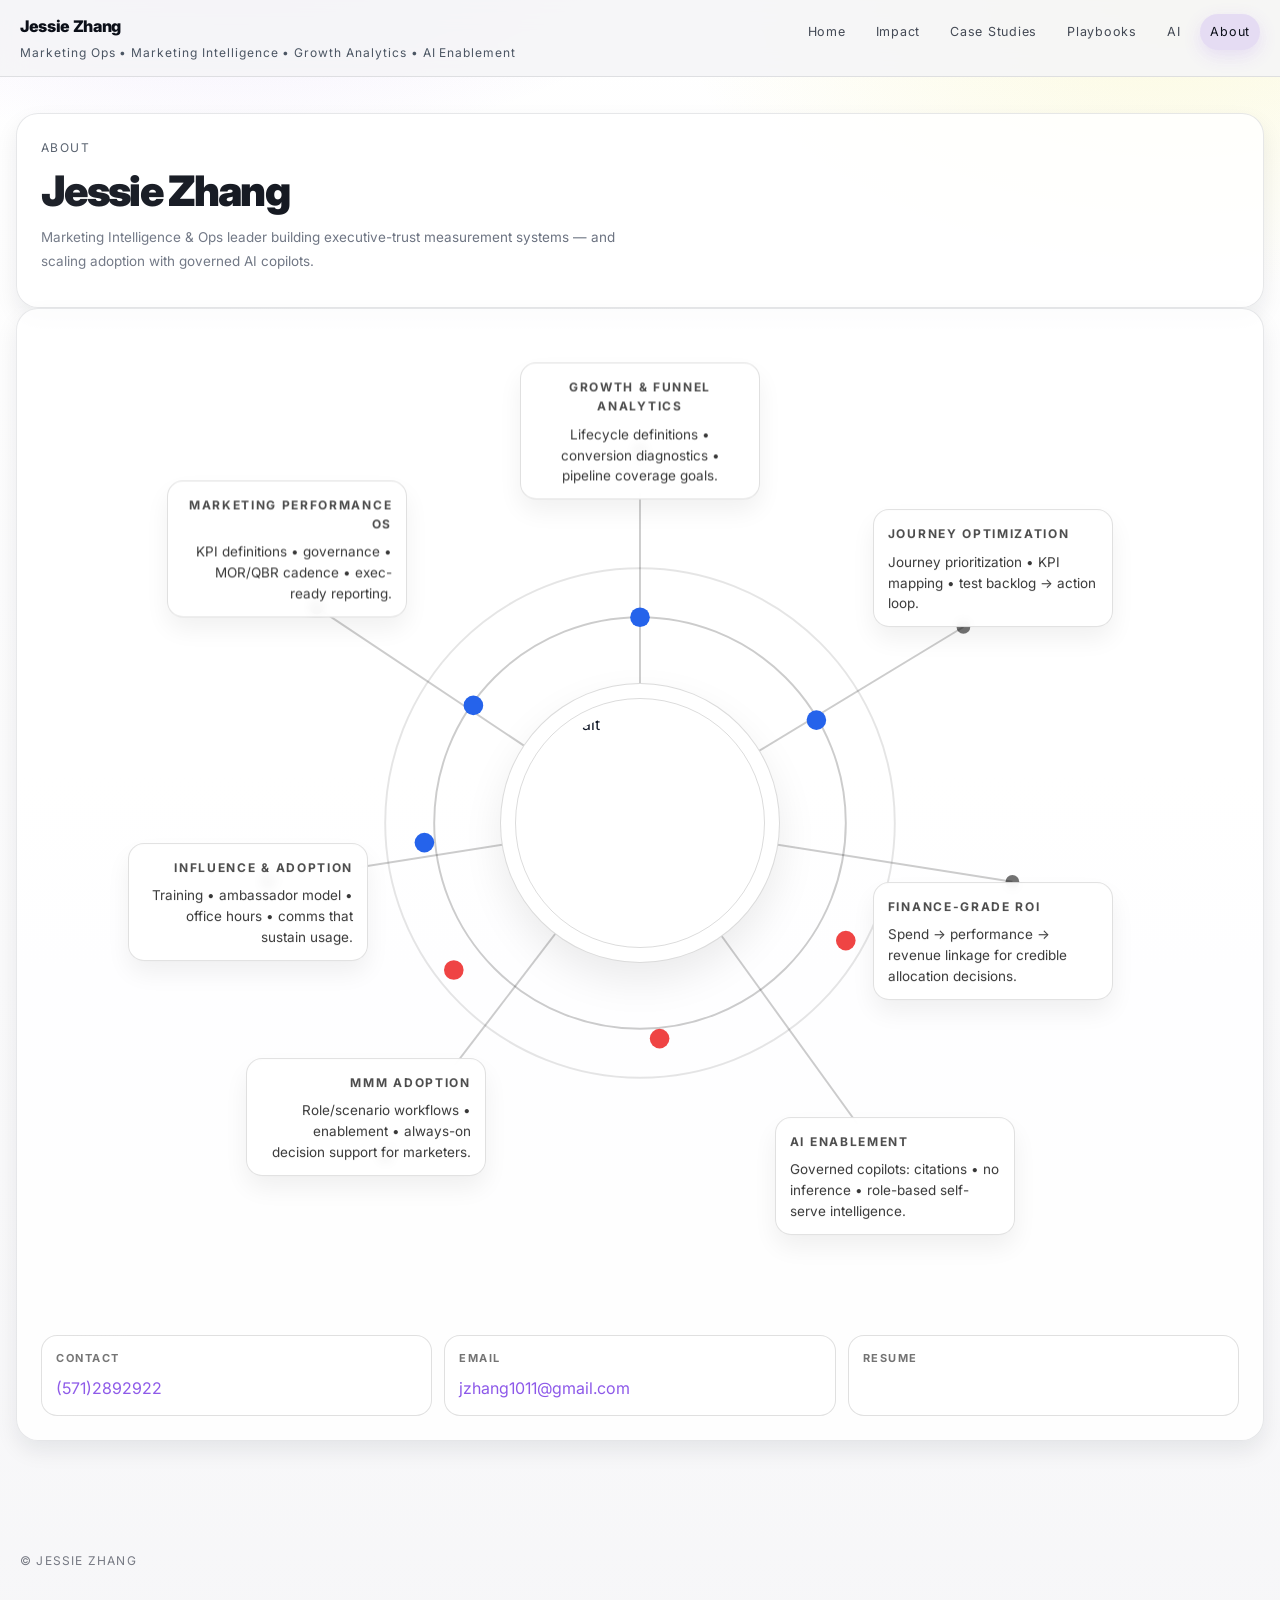
==== about.html @ 61823709 "Add files via upload" ====
<!doctype html>
<html lang="en">
<head>
  <meta charset="utf-8" />
  <meta name="viewport" content="width=device-width, initial-scale=1" />
  <title>About | Jessie Zhang</title>
  <link rel="preconnect" href="https://fonts.googleapis.com">
<link rel="preconnect" href="https://fonts.gstatic.com" crossorigin>
<link href="https://fonts.googleapis.com/css2?family=Fraunces:opsz,wght@9..144,300..900&family=Inter:wght@300..900&display=swap" rel="stylesheet">
  <link rel="stylesheet" href="style.css" />
</head>
<body>
  <header class="topbar">
    <nav class="nav">
      <div class="brand">
        <div class="name">Jessie Zhang</div>
        <div class="tag">Marketing Ops • Marketing Intelligence • Growth Analytics • AI Enablement</div>
      </div>
      <div class="links">
        <a href="index.html">Home</a>
        <a href="impact.html">Impact</a>
        <a href="case-studies.html">Case Studies</a>
        <a href="playbooks.html">Playbooks</a>
        <a href="ai.html">AI</a>
        <a class="active" href="about.html">About</a>
      </div>
    </nav>
  </header>

  <main class="container">
    <section class="card">
      <div class="kicker">About</div>
      <h1>Jessie Zhang</h1>
      <p class="small">
        Marketing Intelligence & Ops leader building executive-trust measurement systems — and scaling adoption with governed AI copilots.
      </p>
    </section>

    <section class="radial card" ="margin-top:14px">
      <div class="radial-wrap">
        <!-- Crisp lines using SVG -->
        <svg class="radial-svg" viewBox="0 0 1000 1000" aria-hidden="true">
          <!-- rings -->
          <circle cx="500" cy="500" r="210" fill="none" stroke="rgba(0,0,0,.20)" stroke-width="2"/>
          <circle cx="500" cy="500" r="260" fill="none" stroke="rgba(0,0,0,.10)" stroke-width="2"/>

          <!-- spokes -->
          <line x1="500" y1="500" x2="170" y2="280" stroke="rgba(0,0,0,.20)" stroke-width="2"/>
          <line x1="500" y1="500" x2="500" y2="120" stroke="rgba(0,0,0,.20)" stroke-width="2"/>
          <line x1="500" y1="500" x2="830" y2="300" stroke="rgba(0,0,0,.20)" stroke-width="2"/>
          <line x1="500" y1="500" x2="880" y2="560" stroke="rgba(0,0,0,.20)" stroke-width="2"/>
          <line x1="500" y1="500" x2="760" y2="860" stroke="rgba(0,0,0,.20)" stroke-width="2"/>
          <line x1="500" y1="500" x2="240" y2="840" stroke="rgba(0,0,0,.20)" stroke-width="2"/>
          <line x1="500" y1="500" x2="120" y2="560" stroke="rgba(0,0,0,.20)" stroke-width="2"/>

          <!-- ring nodes -->
          <circle cx="330" cy="380" r="10" fill="#2563eb"/>
          <circle cx="500" cy="290" r="10" fill="#2563eb"/>
          <circle cx="680" cy="395" r="10" fill="#2563eb"/>
          <circle cx="710" cy="620" r="10" fill="#ef4444"/>
          <circle cx="520" cy="720" r="10" fill="#ef4444"/>
          <circle cx="310" cy="650" r="10" fill="#ef4444"/>
          <circle cx="280" cy="520" r="10" fill="#2563eb"/>

          <!-- end dots -->
          <circle cx="170" cy="280" r="7" fill="rgba(0,0,0,.55)"/>
          <circle cx="500" cy="120" r="7" fill="rgba(0,0,0,.55)"/>
          <circle cx="830" cy="300" r="7" fill="rgba(0,0,0,.55)"/>
          <circle cx="880" cy="560" r="7" fill="rgba(0,0,0,.55)"/>
          <circle cx="760" cy="860" r="7" fill="rgba(0,0,0,.55)"/>
          <circle cx="240" cy="840" r="7" fill="rgba(0,0,0,.55)"/>
          <circle cx="120" cy="560" r="7" fill="rgba(0,0,0,.55)"/>
        </svg>

        <!-- Center portrait -->
        <div class="radial-center">
          <div class="radial-photo">
            <div class="radial-ring"></div>
            <img src="assets/Profile half body.png" alt="Portrait" />
          </div>
        </div>

        <!-- Info blocks -->
      <div class="radial-item r1">
  <div class="radial-title">Marketing Performance OS</div>
  <div class="radial-desc">KPI definitions • governance • MOR/QBR cadence • exec-ready reporting.</div>
</div>

<div class="radial-item r2">
  <div class="radial-title">Growth & Funnel Analytics</div>
  <div class="radial-desc">Lifecycle definitions • conversion diagnostics • pipeline coverage goals.</div>
</div>

<div class="radial-item r3">
  <div class="radial-title">Journey Optimization</div>
  <div class="radial-desc">Journey prioritization • KPI mapping • test backlog → action loop.</div>
</div>

<div class="radial-item r4">
  <div class="radial-title">Finance-grade ROI</div>
  <div class="radial-desc">Spend → performance → revenue linkage for credible allocation decisions.</div>
</div>

<div class="radial-item r5">
  <div class="radial-title">AI Enablement</div>
  <div class="radial-desc">Governed copilots: citations • no inference • role-based self-serve intelligence.</div>
</div>

<div class="radial-item r6">
  <div class="radial-title">MMM Adoption</div>
  <div class="radial-desc">Role/scenario workflows • enablement • always-on decision support for marketers.</div>
</div>

<div class="radial-item r7">
  <div class="radial-title">Influence & Adoption</div>
  <div class="radial-desc">Training • ambassador model • office hours • comms that sustain usage.</div>
</div>


      </div>

      <div class="contact-strip">
        <div class="contact-card">
          <div class="contact-label">Contact</div>
          <a href="https://www.linkedin.com/" target="_blank" rel="noopener">(571)2892922</a>
        </div>
        <div class="contact-card">
          <div class="contact-label">Email</div>
          <a href="mailto:jzhang1011@gmail.com">jzhang1011@gmail.com</a>
        </div>
        <div class="contact-card">
          <div class="contact-label">Resume</div>
          <a href="assets/resume.pdf" target="_blank" rel="noopener"></a>
        </div>
      </div>
    </section>
  </main>

  <footer class="footer">© Jessie Zhang</footer>
</body>
</html>
---- style.css ----
/* ======================================================================
   Jessie Zhang Portfolio — Single Clean style.css
   Theme: Premium Mockup / Modern UI / Clean Tech + optional Madison hero
   ====================================================================== */

/* ---------- Design tokens ---------- */
:root{
  /* Palette */
  --bg: #ffffff;
  --bg2: #F5F5F7;          /* studio light gray */
  --ink: #0b0f18;
  --text: #111827;
  --muted: #4b5563;
  --muted2:#6b7280;
  --line: rgba(17,24,39,.10);
  --line2: rgba(17,24,39,.16);

  --purple: #8D59E9;       /* electric purple */
  --yellow: #EBE021;       /* acid yellow */
  --subcard: #D8E2EC;      /* pale blue-gray */
  --charcoal: #2D2D2D;

  /* Layout */
  --max: 1320px;           /* unified nav + content width */
  --r: 16px;
  --r2: 22px;
  --gutter: 20px;

  /* Shadows (studio lighting) */
  --shadow-sm: 0 10px 22px rgba(15, 23, 42, .08);
  --shadow-md: 0 18px 40px rgba(15, 23, 42, .12);
  --shadow-lg: 0 26px 70px rgba(15, 23, 42, .16);

  /* Type */
  --font-sans: "Inter", ui-sans-serif, system-ui, -apple-system, "Segoe UI", Roboto, Helvetica, Arial;
  --font-serif: "Fraunces", ui-serif, Georgia, "Times New Roman", Times, serif;
}

/* ---------- Base reset ---------- */
*{ box-sizing:border-box; }
html,body{ margin:0; padding:0; }
body{
  font-family: var(--font-sans);
  color: var(--text);
  line-height: 1.6;
  background:
    radial-gradient(900px 520px at 18% -10%, rgba(141,89,233,.18), transparent 60%),
    radial-gradient(900px 520px at 92% 0%, rgba(235,224,33,.14), transparent 56%),
    linear-gradient(180deg, var(--bg) 0%, var(--bg2) 120%);
  -webkit-font-smoothing: antialiased;
  -moz-osx-font-smoothing: grayscale;
}

a{ color: var(--purple); text-decoration:none; }
a:hover{ text-decoration: underline; text-underline-offset: 4px; }

/* ---------- Container ---------- */
.container{
  max-width: var(--max);
  margin: 0 auto;
  padding: 36px 16px 84px;
}
@media (max-width: 640px){
  .container{ padding: 24px 14px 64px; }
}

/* ---------- Top bar / nav ---------- */
.topbar{
  position: sticky;
  top: 0;
  z-index: 30;
  background: rgba(245,245,247,.86);
  backdrop-filter: blur(12px);
  border-bottom: 1px solid var(--line);
}
.nav{
  max-width: var(--max);
  margin: 0 auto;
  padding: 14px var(--gutter);
  display:flex;
  align-items:flex-start;
  justify-content:space-between;
  gap: 14px;
}
.brand{
  display:flex;
  flex-direction:column;
  gap: 3px;
}
.brand .name{
  font-weight: 850;
  letter-spacing: -0.02em;
  font-size: 16px;
  color: var(--ink);
}
.brand .tag{
  font-size: 12px;
  color: var(--muted);
  letter-spacing: .08em;
}
.links{
  display:flex;
  flex-wrap:wrap;
  gap: 10px;
  justify-content:flex-end;
  align-items:flex-start;
}
.links a{
  font-size: 12.5px;
  color: rgba(17,24,39,.78);
  padding: 8px 10px;
  border-radius: 999px;
  letter-spacing: .06em;
}
.links a:hover{
  text-decoration:none;
  background: rgba(141,89,233,.12);
  color: var(--ink);
}
.links a.active{
  background: rgba(141,89,233,.16);
  color: var(--ink);
  box-shadow: 0 6px 18px rgba(141,89,233,.16);
}

/* ---------- Cards ---------- */
.card{
  background: rgba(255,255,255,.82);
  border: 1px solid var(--line);
  border-radius: var(--r2);
  padding: 24px;
  box-shadow: var(--shadow-sm);
  position: relative;
  overflow: hidden;
}

/* subtle “device gloss” */
.card::before{
  content:"";
  position:absolute;
  inset:-1px;
  background: linear-gradient(120deg, rgba(255,255,255,.65), rgba(255,255,255,0) 45%);
  opacity: .14;
  pointer-events:none;
}

@media (max-width: 640px){
  .card{ padding: 18px; }
}
.card:hover{
  box-shadow: var(--shadow-md);
  transform: translateY(-1px);
  transition: box-shadow .18s ease, transform .18s ease;
}

/* ---------- Typography ---------- */
.kicker{
  font-size: 12px;
  color: var(--muted);
  letter-spacing: .12em;
  text-transform: uppercase;
}
h1{
  font-size: 42px;
  line-height: 1.12;
  margin: 10px 0 12px;
  letter-spacing: -0.04em;
  font-weight: 900;
  color: var(--ink);
  font-family: var(--font-sans);
}
@media (max-width: 520px){ h1{ font-size: 32px; } }

h2{
  font-size: 22px;
  margin: 0 0 12px;
  letter-spacing: -0.01em;
  font-weight: 850;
  color: var(--ink);
  font-family: var(--font-sans);
}
h3{
  font-size: 14px;
  margin: 0 0 8px;
  letter-spacing: .08em;
  text-transform: uppercase;
  font-weight: 800;
  color: var(--charcoal);
}
p{
  margin: 10px 0;
  max-width: 68ch;
  color: rgba(17,24,39,.92);
  font-size: 15.5px;
  line-height: 1.75;
}
.small{
  font-size: 13.5px;
  color: var(--muted2);
}
hr{
  border:none;
  border-top: 1px solid var(--line);
  margin: 16px 0;
}

/* ---------- Layout helpers ---------- */
.sectionTitle{
  display:flex;
  align-items:baseline;
  justify-content:space-between;
  gap: 10px;
  margin: 38px 0 14px;
}
.sectionTitle .hint{
  color: var(--muted2);
  font-size: 12px;
  letter-spacing: .10em;
  text-transform: uppercase;
}

.grid{
  display:grid;
  grid-template-columns: repeat(3, 1fr);
  gap: 14px;
}
@media (max-width: 980px){ .grid{ grid-template-columns: repeat(2, 1fr); } }
@media (max-width: 640px){ .grid{ grid-template-columns: 1fr; } }

.pillars{
  display:grid;
  grid-template-columns: repeat(2, 1fr);
  gap: 14px;
}
@media (max-width: 720px){ .pillars{ grid-template-columns: 1fr; } }

/* ---------- Chips / tags ---------- */
.badges{
  display:flex;
  flex-wrap:wrap;
  gap: 8px;
  margin-top: 10px;
}
.chip{
  display:inline-flex;
  align-items:center;
  gap: 6px;
  padding: 7px 11px;
  border-radius: 999px;
  border: 1px solid rgba(17,24,39,.10);
  background: rgba(216,226,236,.42);
  color: rgba(45,45,45,.92);
  font-size: 11.5px;
  letter-spacing: .06em;
  cursor: pointer;
  user-select:none;
}
.chip.static{ cursor: default; }
.chip[aria-pressed="true"]{
  background: rgba(141,89,233,.16);
  border-color: rgba(141,89,233,.30);
  color: var(--ink);
}
.chip.highlight{
  background: rgba(235,224,33,.55);
  border-color: rgba(235,224,33,.75);
  color: #121212;
}

/* ---------- Buttons ---------- */
.btnrow{
  display:flex;
  gap: 10px;
  flex-wrap:wrap;
  margin-top: 14px;
}
.btn{
  display:inline-flex;
  align-items:center;
  gap: 8px;
  padding: 10px 12px;
  border-radius: 14px;
  border: 1px solid rgba(141,89,233,.22);
  background: linear-gradient(180deg, rgba(141,89,233,.14), rgba(141,89,233,.08));
  color: var(--ink);
  font-size: 13px;
  font-weight: 800;
  letter-spacing: .04em;
}
.btn:hover{
  text-decoration:none;
  background: linear-gradient(180deg, rgba(141,89,233,.22), rgba(141,89,233,.12));
  box-shadow: 0 14px 35px rgba(141,89,233,.18);
}
.btn.secondary{
  border-color: rgba(17,24,39,.14);
  background: rgba(255,255,255,.70);
  color: rgba(17,24,39,.92);
}
.btn.secondary:hover{
  background: rgba(255,255,255,.92);
  box-shadow: var(--shadow-sm);
}
/* Optional button variants used on Home (Madison hero) */
.btn.primary{
  background: #0b0f18;
  border-color: #0b0f18;
  color: #fff;
}
.btn.primary:hover{ background:#121829; }
.btn.ghost{
  background: rgba(255,255,255,.75);
  border: 1px solid rgba(0,0,0,.12);
  color: #0b0f18;
}
.btn.ghost:hover{ background: rgba(255,255,255,.95); }

/* ---------- Lists ---------- */
.list{ margin: 0; padding-left: 18px; }
.list li{ margin: 8px 0; color: rgba(17,24,39,.92); font-size: 15px; }

/* ---------- Footer ---------- */
.footer{
  max-width: var(--max);
  margin: 0 auto;
  padding: 26px var(--gutter) 44px;
  color: rgba(17,24,39,.56);
  font-size: 12px;
  letter-spacing: .10em;
  text-transform: uppercase;
}

/* ======================================================================
   Page / feature styles
   ====================================================================== */

/* ---------- Dark mode emphasis (optional) ---------- */
body.dark{
  background: radial-gradient(900px 520px at 20% -10%, rgba(141,89,233,.28), transparent 55%),
              radial-gradient(900px 520px at 92% 0%, rgba(235,224,33,.18), transparent 55%),
              #000000;
  color: #ffffff;
}
body.dark .topbar{ background: rgba(0,0,0,.70); border-bottom-color: rgba(255,255,255,.12); }
body.dark .brand .name, body.dark h1, body.dark h2{ color:#ffffff; }
body.dark .brand .tag, body.dark .kicker, body.dark .small, body.dark .sectionTitle .hint{ color: rgba(255,255,255,.72); }
body.dark a{ color: rgba(235,224,33,.95); }
body.dark .links a{ color: rgba(255,255,255,.78); }
body.dark .links a.active{ background: rgba(235,224,33,.16); box-shadow:none; color:#fff; }
body.dark .card{
  background: rgba(255,255,255,.05);
  border-color: rgba(255,255,255,.14);
  box-shadow: 0 18px 40px rgba(0,0,0,.40);
}
body.dark .card::before{ opacity: .10; }
body.dark .chip{ background: rgba(255,255,255,.06); border-color: rgba(255,255,255,.14); color: rgba(255,255,255,.84); }
body.dark .chip[aria-pressed="true"]{ background: rgba(235,224,33,.18); border-color: rgba(235,224,33,.35); color:#fff; }
body.dark .btn{
  border-color: rgba(235,224,33,.35);
  background: rgba(235,224,33,.16);
  color: #fff;
}
body.dark hr{ border-top-color: rgba(255,255,255,.12); }

/* ---------- Case Studies: right-side pattern + width ---------- */
body.case .container{ max-width: 1320px; }
body.case{ position: relative; }
body.case::after{
  content:"";
  position: fixed;
  top: 0;
  right: 0;
  width: 40vw;
  height: 100vh;
  pointer-events: none;
  z-index: -1;
  background:
    radial-gradient(700px 420px at 20% 20%, rgba(141,89,233,.10), transparent 60%),
    radial-gradient(700px 420px at 60% 70%, rgba(235,224,33,.08), transparent 60%),
    radial-gradient(1px 1px at 10px 10px, rgba(17,24,39,.12) 1px, transparent 0) 0 0 / 22px 22px;
  opacity: .55;
}
@media (max-width: 980px){
  body.case::after{ display:none; }
}

/* ---------- Impact: larger tiles ---------- */
.impact-grid{
  display: grid;
  grid-template-columns: repeat(2, 1fr);
  gap: 18px;
}
@media (max-width: 900px){
  .impact-grid{ grid-template-columns: 1fr; }
}
.impact-card{
  background: rgba(255,255,255,.86);
  border: 1px solid rgba(17,24,39,.10);
  border-radius: 26px;
  padding: 26px;
  box-shadow: 0 22px 60px rgba(0,0,0,.08);
}
.impact-card h3{
  margin: 0;
  font-size: 16px;
  letter-spacing: .02em;
  text-transform: none;
}
.impact-card p{
  margin-top: 12px;
  font-size: 15.5px;
  line-height: 1.7;
  color: rgba(17,24,39,.80);
  max-width: 70ch;
}
.impact-top{
  display:flex;
  align-items:flex-start;
  justify-content:space-between;
  gap: 12px;
}
.impact-proof a{
  display:inline-flex;
  align-items:center;
  padding: 8px 10px;
  border-radius: 999px;
  background: rgba(141,89,233,.12);
  border: 1px solid rgba(141,89,233,.20);
  color: rgba(11,15,24,.92);
  font-size: 12px;
  font-weight: 800;
  letter-spacing: .06em;
  text-decoration:none;
}
.impact-proof a:hover{
  background: rgba(141,89,233,.18);
  text-decoration:none;
}
.impact-rotator{
  display:flex;
  align-items:center;
  justify-content:space-between;
  gap: 12px;
  margin: 16px 0 6px;
}
.impact-rotator__btns{
  display:flex;
  gap: 10px;
  flex-wrap: wrap;
}

/* ---------- AI: two-column section blocks ---------- */
.two-col{
  display: grid;
  grid-template-columns: 1fr 1fr;
  gap: 14px;
  margin-top: 14px;
}
.two-col__card{
  background: rgba(255,255,255,.78);
  border: 1px solid rgba(17,24,39,.10);
  border-radius: 18px;
  padding: 18px;
  box-shadow: 0 14px 34px rgba(0,0,0,.06);
}
.two-col__card h3{ margin-top: 0; }
@media (max-width: 900px){
  .two-col{ grid-template-columns: 1fr; }
}

/* ---------- Logo strip (grid) ---------- */
.logo-strip{
  margin-top: 26px;
  padding: 16px 18px 14px;
  border: 1px solid rgba(17,24,39,.08);
  background: rgba(255,255,255,.55);
  border-radius: 22px;
  box-shadow: 0 14px 34px rgba(0,0,0,.06);
}
.logo-strip__title{
  font-size: 12px;
  letter-spacing: .16em;
  text-transform: uppercase;
  color: rgba(17,24,39,.55);
  font-weight: 900;
  margin-bottom: 10px;
}
.logo-strip__note{
  margin-top: 10px;
  font-size: 11px;
  letter-spacing: .08em;
  color: rgba(17,24,39,.45);
}

.logo-strip__grid{
  display: grid;
  grid-template-columns: repeat(6, 1fr);
  gap: 10px;
  align-items: center;
}
@media (max-width: 980px){
  .logo-strip__grid{ grid-template-columns: repeat(3, 1fr); }
}
@media (max-width: 520px){
  .logo-strip__grid{ grid-template-columns: repeat(2, 1fr); }
}

.logo-item{
  height: 44px;
  display:flex;
  align-items:center;
  justify-content:center;
  padding: 6px 10px;
  border-radius: 14px;
  border: 1px solid rgba(17,24,39,.06);
  background: rgba(255,255,255,.65);
}
.logo-item img{
  height: 24px;        /* fixed height baseline */
  width: auto;
  max-width: 110px;    /* prevents very wide logos from dominating */
  object-fit: contain;
  filter: grayscale(0.35) contrast(1.05) opacity(.9);
}
.logo-item:hover img{
  filter: none;
  opacity: 1;
  transition: filter .18s ease, opacity .18s ease;
}

/* ---------- Logo marquee (moving panel) ---------- */
.logo-marquee{
  position: relative;
  overflow: hidden;
  border-radius: 18px;
  margin-top: 12px;
}
/* soft fade edges */
.logo-marquee::before,
.logo-marquee::after{
  content:"";
  position:absolute;
  top:0; bottom:0;
  width: 56px;
  z-index: 2;
  pointer-events:none;
}
.logo-marquee::before{
  left:0;
  background: linear-gradient(90deg, rgba(255,255,255,.95), rgba(255,255,255,0));
}
.logo-marquee::after{
  right:0;
  background: linear-gradient(270deg, rgba(255,255,255,.95), rgba(255,255,255,0));
}
.logo-track{
  display:flex;
  gap: 12px;
  align-items:center;
  width: max-content;
  padding: 8px 6px;
  animation: logoScroll 24s linear infinite;
}
.logo-marquee:hover .logo-track{
  animation-play-state: paused;
}
/* marquee-only tweaks */
.logo-marquee .logo-item{ min-width: 140px; }
.logo-marquee .logo-item img{ max-height: 22px; }

@keyframes logoScroll{
  from { transform: translateX(0); }
  to   { transform: translateX(-50%); }
}

/* === MacBook (reference-style: thin bezel + silver deck + glow) === */
.macbook.macbook--ref{
  position: relative;
  margin: 18px 0 12px;
  max-width: 980px;
  isolation: isolate;
}

/* Glow aura behind the laptop */
.macbook.macbook--ref::before{
  content:"";
  position:absolute;
  left: 50%;
  top: 32%;
  transform: translate(-50%, -50%);
  width: 120%;
  height: 78%;
  z-index: -1;
  background:
    radial-gradient(520px 260px at 30% 55%, rgba(255,160,120,.40), transparent 65%),
    radial-gradient(520px 260px at 70% 45%, rgba(160,120,255,.42), transparent 65%),
    radial-gradient(560px 320px at 50% 60%, rgba(255,255,255,.22), transparent 70%);
  filter: blur(14px);
  opacity: .95;
}

/* SCREEN / BEZEL */
.macbook.macbook--ref .macbook__screen{
  position: relative;
  border-radius: 18px;
  padding: 10px; /* thin bezel feel */
  background: linear-gradient(180deg, #0a0f1a, #0b1220);
  border: 1px solid rgba(255,255,255,.08);
  box-shadow:
    0 26px 70px rgba(0,0,0,.22),
    inset 0 1px 0 rgba(255,255,255,.08);
  overflow: hidden;
}

/* inner bezel line */
.macbook.macbook--ref .macbook__screen::before{
  content:"";
  position:absolute;
  inset: 7px;
  border-radius: 14px;
  border: 1px solid rgba(255,255,255,.10);
  pointer-events:none;
}

/* subtle glass reflection */
.macbook.macbook--ref .macbook__screen::after{
  content:"";
  position:absolute;
  inset:0;
  border-radius: 18px;
  background:
    radial-gradient(680px 240px at 22% 8%, rgba(255,255,255,.14), transparent 60%),
    linear-gradient(180deg, rgba(255,255,255,.06), transparent 45%);
  pointer-events:none;
  mix-blend-mode: screen;
  opacity: .75;
}

.macbook.macbook--ref .macbook__screen img{
  width: 100%;
  display:block;
  border-radius: 12px;
  border: 1px solid rgba(255,255,255,.06);
  background: #000;
}

/* BASE / DECK (silver) */
.macbook.macbook--ref .macbook__base{
  position: relative;
  width: 94%;
  height: 30px;
  margin: 10px auto 0;
  border-radius: 0 0 26px 26px;
  background:
    linear-gradient(180deg, #f4f5f8 0%, #e2e6ee 55%, #cfd5df 100%);
  border: 1px solid rgba(0,0,0,.14);
  box-shadow:
    0 18px 48px rgba(0,0,0,.14),
    inset 0 1px 0 rgba(255,255,255,.85);
}

/* hinge line */
.macbook.macbook--ref .macbook__base::before{
  content:"";
  position:absolute;
  left: 12%;
  right: 12%;
  top: 4px;
  height: 2px;
  border-radius: 999px;
  background: linear-gradient(90deg, rgba(0,0,0,.14), rgba(0,0,0,.03), rgba(0,0,0,.14));
  opacity: .75;
}

/* ambient shadow under deck (important for 3D) */
.macbook.macbook--ref .macbook__base::after{
  content:"";
  position:absolute;
  left: 8%;
  right: 8%;
  bottom: -22px;
  height: 26px;
  border-radius: 999px;
  background: radial-gradient(closest-side, rgba(0,0,0,.28), transparent 72%);
  filter: blur(7px);
  opacity: .55;
}

/* trackpad notch */
.macbook.macbook--ref .macbook__notch{
  position:absolute;
  left: 50%;
  transform: translateX(-50%);
  bottom: 18px;
  width: 140px;
  height: 10px;
  border-radius: 0 0 14px 14px;
  background: rgba(0,0,0,.12);
  border: 1px solid rgba(0,0,0,.10);
  box-shadow: inset 0 1px 0 rgba(255,255,255,.35);
}

/* responsive */
@media (max-width: 820px){
  .macbook.macbook--ref{ max-width: 100%; }
}

/* ---------- Playbooks page polish ---------- */
.playbook-meta{
  margin-top: 18px;
  display: grid;
  grid-template-columns: repeat(3, 1fr);
  gap: 12px;
}
@media (max-width: 980px){
  .playbook-meta{ grid-template-columns: 1fr; }
}
.meta-card{
  border: 1px solid rgba(17,24,39,.10);
  background: rgba(255,255,255,.65);
  border-radius: 18px;
  padding: 14px;
}
.meta-label{
  font-size: 11px;
  letter-spacing: .16em;
  text-transform: uppercase;
  color: rgba(17,24,39,.55);
  font-weight: 800;
}
.meta-value{
  margin-top: 8px;
  font-size: 14px;
  line-height: 1.6;
  color: rgba(17,24,39,.78);
}
.pb-card{
  position: relative;
  border: 1px solid rgba(17,24,39,.10);
  background: rgba(255,255,255,.72);
  border-radius: 22px;
  padding: 18px;
  box-shadow: 0 18px 46px rgba(0,0,0,.08);
}
.pb-badge{
  display: inline-flex;
  align-items: center;
  gap: 8px;
  font-size: 11px;
  letter-spacing: .16em;
  text-transform: uppercase;
  font-weight: 900;
  color: rgba(17,24,39,.70);
  background: rgba(124,77,255,.12);
  border: 1px solid rgba(124,77,255,.20);
  padding: 6px 10px;
  border-radius: 999px;
}
.pb-title{
  margin-top: 12px;
  font-size: 18px;
  letter-spacing: -0.02em;
  text-transform: none;
  font-weight: 900;
  color: rgba(11,15,24,.96);
}
.pb-desc{
  margin-top: 8px;
  font-size: 14.5px;
  color: rgba(17,24,39,.78);
  line-height: 1.65;
}
.pb-bullets{
  margin-top: 12px;
  display: grid;
  gap: 6px;
  font-size: 13.5px;
  color: rgba(17,24,39,.78);
}
.pb-actions{
  margin-top: 14px;
  display: flex;
  gap: 12px;
  flex-wrap: wrap;
}
.pb-link{
  font-weight: 800;
  font-size: 13px;
  color: rgba(124,77,255,.95);
}
.preview-grid{
  margin-top: 14px;
  display: grid;
  grid-template-columns: repeat(3, 1fr);
  gap: 14px;
}
@media (max-width: 980px){
  .preview-grid{ grid-template-columns: 1fr; }
}
.preview{
  display: block;
  border-radius: 18px;
  overflow: hidden;
  border: 1px solid rgba(17,24,39,.10);
  background: rgba(255,255,255,.70);
  box-shadow: 0 18px 46px rgba(0,0,0,.08);
}
.preview img{
  width: 100%;
  height: 180px;
  object-fit: cover;
  display: block;
  background: #f2f3f6;
}
.preview-cap{
  padding: 12px 12px 14px;
  font-size: 12px;
  letter-spacing: .10em;
  text-transform: uppercase;
  color: rgba(17,24,39,.60);
}
.pb-split{
  display: grid;
  grid-template-columns: 1fr 1fr;
  gap: 14px;
}
@media (max-width: 980px){
  .pb-split{ grid-template-columns: 1fr; }
}
.pb-panel{
  border: 1px solid rgba(17,24,39,.10);
  background: rgba(255,255,255,.72);
  border-radius: 22px;
  padding: 18px;
  box-shadow: 0 18px 46px rgba(0,0,0,.06);
}
.pb-panel-title{
  font-size: 12px;
  letter-spacing: .16em;
  text-transform: uppercase;
  font-weight: 900;
  color: rgba(17,24,39,.72);
  margin-bottom: 10px;
}
.pb-row{
  display: grid;
  grid-template-columns: 1fr auto;
  gap: 10px;
  padding: 14px 0;
  border-top: 1px solid rgba(17,24,39,.08);
}
.pb-row:first-of-type{ border-top: none; padding-top: 8px; }
.pb-row-name{
  font-weight: 900;
  letter-spacing: -0.01em;
  color: rgba(11,15,24,.94);
}
.pb-row-desc{
  margin-top: 6px;
  font-size: 14px;
  line-height: 1.6;
  color: rgba(17,24,39,.72);
}
.pb-row-tags{
  display: flex;
  gap: 8px;
  flex-wrap: wrap;
  align-content: start;
  justify-content: flex-end;
}
.pb-row .chip{
  font-size: 10px;
  padding: 6px 9px;
}

/* ---------- Radial About Layout ---------- */
.radial{ overflow: visible; }
.radial-wrap{
  position: relative;
  width: 100%;
  max-width: 980px;
  margin: 0 auto;
  aspect-ratio: 1 / 1;
  min-height: 720px;
}
.radial-svg{
  position: absolute;
  inset: 0;
  width: 100%;
  height: 100%;
  pointer-events: none;
}
.radial-center{
  position: absolute;
  left: 50%;
  top: 50%;
  transform: translate(-50%, -50%);
}
.radial-photo{
  position: relative;
  width: 280px;
  height: 280px;
  border-radius: 999px;
  border: 1px solid rgba(0,0,0,.14);
  background: #fff;
  box-shadow: 0 18px 40px rgba(0,0,0,.08);
  overflow: hidden;
}
.radial-ring{
  position: absolute;
  inset: 14px;
  border-radius: 999px;
  border: 1px solid rgba(0,0,0,.14);
  pointer-events: none;
}
.radial-photo img{
  position: absolute;
  inset: 28px;
  width: calc(100% - 56px);
  height: calc(100% - 56px);
  object-fit: cover;
  border-radius: 999px;
}
.radial-item{
  position: absolute;
  width: 240px;
  background: rgba(255,255,255,.92);
  border: 1px solid rgba(0,0,0,.12);
  border-radius: 16px;
  padding: 14px 14px 12px;
  box-shadow: 0 12px 24px rgba(0,0,0,.06);
  backdrop-filter: blur(6px);
}
.radial-title{
  font-size: 12px;
  letter-spacing: .14em;
  text-transform: uppercase;
  font-weight: 700;
  color: rgba(0,0,0,.70);
}
.radial-desc{
  margin-top: 8px;
  font-size: 13.5px;
  line-height: 1.55;
  color: rgba(0,0,0,.78);
}
/* positions */
.r1{ left: 14%; top: 22%; transform: translate(-50%,-50%); text-align: right; }
.r2{ left: 50%; top: 10%; transform: translate(-50%,-50%); text-align: center; }
.r3{ left: 86%; top: 24%; transform: translate(-50%,-50%); text-align: left; }
.r4{ left: 86%; top: 62%; transform: translate(-50%,-50%); text-align: left; }
.r5{ left: 76%; top: 86%; transform: translate(-50%,-50%); text-align: left; }
.r6{ left: 22%; top: 80%; transform: translate(-50%,-50%); text-align: right; }
.r7{ left: 10%; top: 58%; transform: translate(-50%,-50%); text-align: right; }

.contact-strip{
  margin-top: 22px;
  display: grid;
  grid-template-columns: repeat(3, 1fr);
  gap: 12px;
}
.contact-card{
  border: 1px solid rgba(0,0,0,.12);
  border-radius: 16px;
  padding: 14px;
  background: rgba(255,255,255,.92);
}
.contact-label{
  font-size: 11px;
  letter-spacing: .14em;
  text-transform: uppercase;
  color: rgba(0,0,0,.55);
  font-weight: 700;
  margin-bottom: 8px;
}
@media (max-width: 860px){
  .radial-wrap{ min-height: 900px; }
  .radial-item{ width: 220px; }
}
@media (max-width: 720px){
  .radial-wrap{
    aspect-ratio: auto;
    min-height: auto;
    padding: 10px 0 0;
  }
  .radial-svg{ display:none; }
  .radial-center{ position: relative; left: auto; top: auto; transform: none; display:flex; justify-content:center; margin: 10px 0 18px; }
  .radial-photo{ width: 240px; height: 240px; }
  .radial-item{
    position: relative;
    left: auto; top: auto; transform: none;
    width: 100%;
    margin: 10px 0;
    text-align: left;
  }
  .contact-strip{ grid-template-columns: 1fr; }
}

/* ---------- Madison hero theme (Home) ---------- */
body.madison{
  background:
    radial-gradient(900px 600px at 20% -10%, rgba(255, 200, 120, .45), transparent 60%),
    radial-gradient(900px 600px at 90% 0%, rgba(255, 160, 180, .30), transparent 55%),
    linear-gradient(180deg, #fff 0%, #fbf6ee 55%, #f7f7f9 120%);
}
.hero2{
  display:grid;
  grid-template-columns: 1.25fr .75fr;
  gap: 22px;
  padding: 30px 0 10px;
}
@media (max-width: 980px){
  .hero2{ grid-template-columns: 1fr; }
}
.status-pill{
  display:inline-flex;
  align-items:center;
  gap:10px;
  border:1px solid rgba(0,0,0,.10);
  background: rgba(255,255,255,.75);
  padding: 8px 12px;
  border-radius: 999px;
  font-size: 13px;
  color: rgba(0,0,0,.75);
}
.status-pill .dot{
  width:10px; height:10px; border-radius:999px;
  background: #ff8a00;
  box-shadow: 0 0 0 4px rgba(255,138,0,.18);
}
.hero2-eyebrow{
  margin-top: 16px;
  font-size: 12px;
  letter-spacing: .18em;
  text-transform: uppercase;
  color: rgba(0,0,0,.55);
}
.hero2-title{
  margin: 18px 0 14px;
  font-size: 35px;
  line-height: 0.98;
  letter-spacing: -0.05em;
  font-weight: 900;
  color: #0b0f18;
}
.hero2-title .serif{
  font-family: var(--font-serif);
  font-style: italic;
  font-weight: 500;
  letter-spacing: -0.02em;
}
.hero2-title .big{ display:inline-block; }
@media (max-width: 720px){
  .hero2-title{ font-size: 40px; line-height: 1.08; }
}
.hero2-sub{
  font-size: 16px;
  line-height: 1.75;
  color: rgba(0,0,0,.72);
  max-width: 62ch;
}
.hero2-cta{
  margin-top: 18px;
  display:flex;
  gap: 10px;
  flex-wrap: wrap;
}
.hero2-miniGrid{
  margin-top: 18px;
  display:grid;
  grid-template-columns: 1fr 1fr;
  gap: 12px;
}
@media (max-width: 720px){
  .hero2-miniGrid{ grid-template-columns: 1fr; }
}
.miniCard{
  border: 1px solid rgba(0,0,0,.10);
  background: rgba(255,255,255,.70);
  border-radius: 18px;
  padding: 14px;
  box-shadow: 0 14px 34px rgba(0,0,0,.06);
}
.miniLabel{
  font-size: 11px;
  letter-spacing: .16em;
  text-transform: uppercase;
  color: rgba(0,0,0,.50);
  font-weight: 800;
}
.miniValue{
  margin-top: 8px;
  font-size: 14px;
  color: rgba(0,0,0,.72);
  line-height: 1.6;
}
.portraitCard{
  position: relative;
  border-radius: 26px;
  overflow: hidden;
  border: 1px solid rgba(0,0,0,.10);
  background: rgba(255,255,255,.35);
  box-shadow: 0 30px 80px rgba(0,0,0,.12);
  min-height: 520px;
}
.portraitCard img{
  width: 100%;
  height: 100%;
  object-fit: cover;
  display:block;
}
.portraitFade{
  position:absolute;
  inset:0;
  background: radial-gradient(450px 320px at 50% 30%, rgba(255,255,255,.18), transparent 70%),
              linear-gradient(180deg, transparent 30%, rgba(255,255,255,.65) 95%);
}
.section2{ margin-top: 44px; }
.section2-titleRow{
  display:flex;
  align-items: baseline;
  justify-content: space-between;
  gap: 12px;
}
.section2-title{
  font-size: 14px;
  letter-spacing: .18em;
  text-transform: uppercase;
  font-weight: 900;
}
.section2-link{
  font-size: 13px;
  color: rgba(0,0,0,.60);
}
.section2-link:hover{ color: rgba(0,0,0,.85); text-decoration:none; }
.projectGrid{
  margin-top: 14px;
  display:grid;
  grid-template-columns: repeat(2, 1fr);
  gap: 14px;
}
@media (max-width: 820px){
  .projectGrid{ grid-template-columns: 1fr; }
}
.projectCard{
  display:block;
  border-radius: 22px;
  border: 1px solid rgba(0,0,0,.10);
  background: rgba(255,255,255,.70);
  overflow:hidden;
  box-shadow: 0 18px 46px rgba(0,0,0,.08);
}
.projectThumb{ height: 220px; background: #f2f3f5; }
.projectThumb img{
  width:100%;
  height:100%;
  object-fit: cover;
  display:block;
}
.projectMeta{ padding: 16px 16px 18px; }
.projectName{
  font-weight: 900;
  letter-spacing: -0.02em;
  color: #0b0f18;
}
.projectDesc{
  margin-top: 6px;
  font-size: 14px;
  color: rgba(0,0,0,.68);
  line-height: 1.6;
}

/* ---------- Reduced motion ---------- */
@media (prefers-reduced-motion: reduce){
  .card:hover{ transform:none; transition:none; }
  .logo-track{ animation: none; }
}
/* ===== Device showcase (iPad) ===== */
.device{
  position: relative;
  margin-top: 14px;
  max-width: 980px;
  margin-left: auto;
  margin-right: auto;
}

.device__screen{
  position: relative;
  border-radius: 28px;
  padding: 18px;
  background: #0b0f18;
  border: 1px solid rgba(255,255,255,.10);
  box-shadow: 0 30px 80px rgba(0,0,0,.18);
  overflow: hidden;
}

.device__screen::before{
  content:"";
  position:absolute;
  inset: 10px;
  border-radius: 22px;
  border: 1px solid rgba(255,255,255,.10);
  pointer-events:none;
}

.device__screen::after{
  content:"";
  position:absolute;
  inset: 0;
  border-radius: 28px;
  background: radial-gradient(700px 260px at 20% 10%, rgba(255,255,255,.14), transparent 60%);
  mix-blend-mode: screen;
  opacity: .7;
  pointer-events:none;
}

.device__camera{
  position:absolute;
  left: 50%;
  top: 10px;
  transform: translateX(-50%);
  width: 10px;
  height: 10px;
  border-radius: 999px;
  background: rgba(255,255,255,.22);
  box-shadow: inset 0 1px 0 rgba(255,255,255,.22);
}

/* ===== Rotating tile inside screen ===== */
.tileShow{
  position: relative;
  border-radius: 18px;
  background: rgba(255,255,255,.92);
  border: 1px solid rgba(255,255,255,.10);
  padding: 22px;
  min-height: 280px;
  box-shadow: 0 18px 46px rgba(0,0,0,.10);
}

.tileShow__top{
  display:flex;
  align-items:flex-start;
  justify-content:space-between;
  gap: 12px;
}

.tileShow__title{
  font-size: 18px;
  font-weight: 900;
  letter-spacing: -0.02em;
  margin: 0;
  color: rgba(11,15,24,.96);
}

.tileShow__desc{
  margin-top: 10px;
  font-size: 15.5px;
  line-height: 1.7;
  color: rgba(17,24,39,.78);
  max-width: 70ch;
}

.tileShow__tags{
  margin-top: 14px;
  display:flex;
  flex-wrap:wrap;
  gap: 8px;
}

.tileShow__cta{
  display:inline-flex;
  align-items:center;
  padding: 8px 10px;
  border-radius: 999px;
  background: rgba(141,89,233,.12);
  border: 1px solid rgba(141,89,233,.20);
  color: rgba(11,15,24,.92);
  font-size: 12px;
  font-weight: 800;
  letter-spacing: .06em;
  text-decoration:none;
}
.tileShow__cta:hover{ background: rgba(141,89,233,.18); text-decoration:none; }

/* animation */
.tileFadeIn{ animation: tileFade .35s ease both; }
@keyframes tileFade{
  from{ opacity:0; transform: translateY(8px); }
  to{ opacity:1; transform: translateY(0); }
}

@media (max-width: 820px){
  .device__screen{ border-radius: 22px; }
  .tileShow{ padding: 18px; min-height: 260px; }
}
/* Hide old tiles when using the showcase */
#impactGrid{ display: none; }
/* Impact showcase hero sizing */
.showcase-card{
  padding: 26px;
}

.showcase-card .device{
  max-width: 1180px;  /* bigger than before */
}

.showcase-card .device__screen{
  border-radius: 34px;
  padding: 22px;      /* thicker bezel looks premium */
}

.showcase-card .tileShow{
  min-height: 360px;  /* more breathing room */
  padding: 28px;
}

@media (max-width: 820px){
  .showcase-card .device{ max-width: 100%; }
  .showcase-card .tileShow{ min-height: 300px; padding: 20px; }
}
.showcase-head{
  display:flex;
  align-items:flex-start;
  justify-content:space-between;
  gap: 12px;
  margin-bottom: 12px;
}

.device--big{
  max-width: 1180px;
  margin-left:auto;
  margin-right:auto;
}

.tileShow--big{
  min-height: 360px;
}

@media (max-width: 820px){
  .tileShow--big{ min-height: 300px; }
}
/* =========================================================
   Apple-grade iPad mockup (CSS only)
   Applies to: .device.device--ipad
   ========================================================= */

.device.device--ipad{
  position: relative;
  margin-top: 14px;
  max-width: 1180px;
  margin-left: auto;
  margin-right: auto;
  isolation: isolate;
}

/* soft ambient glow behind device */
.device.device--ipad::before{
  content:"";
  position:absolute;
  left: 50%;
  top: 52%;
  transform: translate(-50%, -50%);
  width: 112%;
  height: 88%;
  z-index: -2;
  background:
    radial-gradient(700px 360px at 30% 50%, rgba(255, 190, 140, .22), transparent 65%),
    radial-gradient(700px 360px at 70% 45%, rgba(170, 140, 255, .22), transparent 65%),
    radial-gradient(900px 520px at 50% 60%, rgba(0,0,0,.18), transparent 68%);
  filter: blur(18px);
  opacity: .9;
}

/* aluminum body */
.device.device--ipad .device__screen{
  position: relative;
  border-radius: 34px;
  padding: 18px; /* bezel thickness */
  background:
    /* aluminum edge gradient */
    linear-gradient(135deg, #f5f6f8, #d9dee7 25%, #f7f8fb 55%, #cfd6e2 100%);
  border: 1px solid rgba(0,0,0,.12);
  box-shadow:
    0 26px 70px rgba(0,0,0,.16),
    0 10px 28px rgba(0,0,0,.10);
  overflow: hidden;
}

/* bezel / black border inside aluminum */
.device.device--ipad .device__screen::before{
  content:"";
  position:absolute;
  inset: 10px;
  border-radius: 28px;
  background: linear-gradient(180deg, #0b0f18, #0a0d14);
  border: 1px solid rgba(255,255,255,.06);
  box-shadow:
    inset 0 1px 0 rgba(255,255,255,.06),
    inset 0 -1px 0 rgba(0,0,0,.55);
  pointer-events:none;
}

/* glass reflection */
.device.device--ipad .device__screen::after{
  content:"";
  position:absolute;
  inset: 0;
  border-radius: 34px;
  background:
    radial-gradient(900px 320px at 25% 10%, rgba(255,255,255,.20), transparent 58%),
    radial-gradient(900px 420px at 75% 5%, rgba(141,89,233,.12), transparent 60%),
    linear-gradient(180deg, rgba(255,255,255,.08), transparent 45%);
  mix-blend-mode: screen;
  opacity: .75;
  pointer-events:none;
}

/* move your content above the pseudo-elements */
.device.device--ipad .tileShow{
  position: relative;
  z-index: 1;
  border-radius: 22px;
  background: rgba(255,255,255,.94);
  border: 1px solid rgba(17,24,39,.10);
  box-shadow: 0 18px 46px rgba(0,0,0,.10);
}

/* camera */
.device.device--ipad .device__camera{
  position:absolute;
  left: 50%;
  top: 16px;
  transform: translateX(-50%);
  width: 10px;
  height: 10px;
  border-radius: 999px;
  background: radial-gradient(circle at 35% 35%, rgba(255,255,255,.35), rgba(255,255,255,.08));
  border: 1px solid rgba(0,0,0,.25);
  box-shadow: inset 0 1px 0 rgba(255,255,255,.18);
  z-index: 3;
}

/* side button hint (optional, subtle) */
.device.device--ipad::after{
  content:"";
  position:absolute;
  right: 10px;
  top: 22%;
  width: 4px;
  height: 54px;
  border-radius: 999px;
  background: linear-gradient(180deg, rgba(0,0,0,.20), rgba(255,255,255,.22));
  opacity: .35;
  z-index: -1;
}

/* Bigger hero sizing */
.device--big{
  max-width: 1180px;
}
.tileShow--big{
  min-height: 380px;
  padding: 28px;
}

/* Mobile tweaks */
@media (max-width: 820px){
  .device.device--ipad .device__screen{ border-radius: 28px; padding: 14px; }
  .device.device--ipad .device__screen::before{ inset: 8px; border-radius: 24px; }
  .tileShow--big{ min-height: 300px; padding: 20px; }
}
.device.device--ipad .device__screen::after{
  filter: blur(0.2px);
}
/* iPad hands mockup + perfectly aligned live screen overlay */
.ipad-hands{
  background: url("assets/mockups/ipad-hands.png") center/contain no-repeat;
  width: min(820px, 92vw);
  margin: 18px auto 10px;
  aspect-ratio: 1025 / 659; /* match your real file */
  position: relative;
  isolation: isolate;
}

/* Screen window alignment (measured from your file) */
.ipad-hands{
  --screen-left: 21.2%;
  --screen-top: 22.8%;
  --screen-width: 54.4%;
  --screen-height: 63.1%;
  --screen-radius: 18px;
}

.ipad-screen{
  position: absolute;
  left: var(--screen-left);
  top: var(--screen-top);
  width: var(--screen-width);
  height: var(--screen-height);

  border-radius: var(--screen-radius);
  overflow: hidden;
  background: #f7f7f8;

  /* subtle blend into the photo */
  box-shadow:
    inset 0 0 0 1px rgba(0,0,0,.10),
    0 12px 30px rgba(0,0,0,.12);
}

/* Fill the screen area */
.ipad-screen .tileShow{
  position: absolute;
  inset: 0;
  border-radius: 0;
  border: none;
  box-shadow: none;
  background: transparent;
  padding: 22px;
}

/* mobile */
@media (max-width: 520px){
  .ipad-screen .tileShow{ padding: 16px; }
}
/* ===== iPad screen: make the rotating tile behave like the screen ===== */
.ipad-screen{
  background: #f6f7f9;         /* screen background */
  box-shadow: none;            /* remove extra frame shadow inside */
}

/* The rotating tile should NOT look like another card */
.ipad-screen .tileShow{
  position: absolute;
  inset: 0;
  padding: 34px 34px 26px;     /* more top padding like a real UI */
  border-radius: 0;
  background: transparent;     /* use ipad-screen bg */
  border: none;
  box-shadow: none;
}

/* Tighten and rebalance content */
.ipad-screen .tileShow__title{
  font-size: 22px;
  line-height: 1.15;
  letter-spacing: -0.02em;
  max-width: 26ch;
}

.ipad-screen .tileShow__desc{
  margin-top: 14px;
  font-size: 16px;
  line-height: 1.7;
  max-width: 54ch;
  color: rgba(17,24,39,.72);
}

/* Keep tags from floating too high */
.ipad-screen .tileShow__tags{
  margin-top: 18px;
}

/* Make the “Proof” pill look like UI button */
.ipad-screen .tileShow__cta{
  background: rgba(141,89,233,.14);
  border: 1px solid rgba(141,89,233,.24);
  padding: 10px 12px;
  border-radius: 999px;
  font-weight: 800;
}

/* Mobile */
@media (max-width: 520px){
  .ipad-screen .tileShow{ padding: 18px 16px; }
  .ipad-screen .tileShow__title{ font-size: 18px; }
  .ipad-screen .tileShow__desc{ font-size: 14.5px; }
}
.ipad-screen::before{
  content:"";
  position:absolute;
  left:0; right:0; top:0;
  height: 56px;
  background: linear-gradient(180deg, rgba(255,255,255,.75), rgba(255,255,255,0));
  border-bottom: 1px solid rgba(17,24,39,.06);
  pointer-events:none;
}
/* Watermark in bottom-right of iPad screen */
.ipad-screen{
  position: absolute; /* you already have this */
}

.ipad-screen::after{
  content:"@Jessie Zhang";
  position: absolute;
  right: 18px;
  bottom: 14px;
  font-size: 12px;
  letter-spacing: .14em;
  text-transform: uppercase;
  color: rgba(17,24,39,.38);
  pointer-events: none;
}
/* ===== Case study two-column layout ===== */
.case-layout{
  display: grid;
  grid-template-columns: 420px 1fr; /* left fixed, right flexible */
  gap: 18px;
  align-items: start;
  margin-top: 14px;
}

@media (max-width: 980px){
  .case-layout{ grid-template-columns: 1fr; }
}

/* Left controls */
.case-rotatorHead{
  display:flex;
  align-items:flex-start;
  justify-content:space-between;
  gap: 12px;
  margin-bottom: 12px;
}

/* ===== Phone mock (vertical) ===== */
.phone-mock{
  width: 100%;
  max-width: 420px;
  margin: 0;
  position: relative;
}

.phone-screen{
  position: relative;
  aspect-ratio: 9 / 19.5; /* iPhone-ish */
  border-radius: 34px;
  padding: 14px;
  background: #0b0f18;
  border: 1px solid rgba(255,255,255,.10);
  box-shadow: 0 22px 60px rgba(0,0,0,.18);
  overflow: hidden;
}

.phone-screen::before{
  content:"";
  position:absolute;
  inset: 10px;
  border-radius: 28px;
  border: 1px solid rgba(255,255,255,.10);
  pointer-events:none;
}

.phone-screen::after{
  content:"";
  position:absolute;
  inset: 0;
  border-radius: 34px;
  background: radial-gradient(520px 220px at 25% 10%, rgba(255,255,255,.14), transparent 60%);
  mix-blend-mode: screen;
  opacity: .7;
  pointer-events:none;
}

.phone-speaker{
  position:absolute;
  top: 18px;
  left: 50%;
  transform: translateX(-50%);
  width: 86px;
  height: 10px;
  border-radius: 999px;
  background: rgba(255,255,255,.14);
  border: 1px solid rgba(0,0,0,.35);
}

/* Rotating case content card inside phone */
.csCard{
  position:absolute;
  inset: 22px;          /* inner padding inside bezel */
  border-radius: 18px;
  background: #f7f7f8;
  border: 1px solid rgba(0,0,0,.08);
  padding: 18px 18px 16px;
  overflow: hidden;
}

.csCard__kicker{
  font-size: 11px;
  letter-spacing: .18em;
  text-transform: uppercase;
  color: rgba(17,24,39,.55);
  font-weight: 900;
}

.csCard__title{
  margin-top: 10px;
  font-size: 18px;
  line-height: 1.15;
  letter-spacing: -0.02em;
  font-weight: 900;
  color: rgba(11,15,24,.96);
}

.csCard__body{
  margin-top: 10px;
  font-size: 14.5px;
  line-height: 1.65;
  color: rgba(17,24,39,.74);
  max-width: 32ch;
}

.csCard__tags{
  margin-top: 14px;
  display:flex;
  flex-wrap:wrap;
  gap: 8px;
}

.csFadeIn{ animation: csFade .35s ease both; }
@keyframes csFade{
  from{ opacity:0; transform: translateY(8px); }
  to{ opacity:1; transform: translateY(0); }
}

/* ===== Right dashboard panel ===== */
.dashShot{
  display:block;
  border-radius: 22px;
  overflow: hidden;
  border: 1px solid rgba(17,24,39,.10);
  background: rgba(255,255,255,.70);
  box-shadow: 0 18px 46px rgba(0,0,0,.08);
}

.dashShot img{
  width: 100%;
  display:block;
  object-fit: cover;
}

.dashCap{
  padding: 12px 14px 14px;
  font-size: 12px;
  letter-spacing: .10em;
  text-transform: uppercase;
  color: rgba(17,24,39,.58);
}
/* ===== Case Study Two-Column Layout + iPhone Rotator + Dashboard ===== */
.case-layout{
  display: grid;
  grid-template-columns: 420px 1fr;
  gap: 18px;
  align-items: start;
  margin-top: 14px;
}
@media (max-width: 980px){
  .case-layout{ grid-template-columns: 1fr; }
}

.caseTitleRow{
  display:flex;
  align-items:flex-start;
  justify-content:space-between;
  gap: 12px;
}

.case-rotatorHead{
  display:flex;
  align-items:flex-start;
  justify-content:space-between;
  gap: 12px;
  margin-bottom: 12px;
}

/* Phone mock */
.phone-mock{
  width: 100%;
  max-width: 420px;
  position: relative;
}
.phone-screen{
  position: relative;
  aspect-ratio: 9 / 19.5;
  border-radius: 34px;
  padding: 14px;
  background: #0b0f18;
  border: 1px solid rgba(255,255,255,.10);
  box-shadow: 0 22px 60px rgba(0,0,0,.18);
  overflow: hidden;
}
.phone-screen::before{
  content:"";
  position:absolute;
  inset: 10px;
  border-radius: 28px;
  border: 1px solid rgba(255,255,255,.10);
  pointer-events:none;
}
.phone-screen::after{
  content:"";
  position:absolute;
  inset: 0;
  border-radius: 34px;
  background: radial-gradient(520px 220px at 25% 10%, rgba(255,255,255,.14), transparent 60%);
  mix-blend-mode: screen;
  opacity: .7;
  pointer-events:none;
}
.phone-speaker{
  position:absolute;
  top: 18px;
  left: 50%;
  transform: translateX(-50%);
  width: 86px;
  height: 10px;
  border-radius: 999px;
  background: rgba(255,255,255,.14);
  border: 1px solid rgba(0,0,0,.35);
}

/* Rotating content inside phone */
.csCard{
  position:absolute;
  inset: 22px;
  border-radius: 18px;
  background: #f7f7f8;
  border: 1px solid rgba(0,0,0,.08);
  padding: 18px 18px 18px;
  overflow: hidden;
}
.csCard__kicker{
  font-size: 11px;
  letter-spacing: .18em;
  text-transform: uppercase;
  color: rgba(17,24,39,.55);
  font-weight: 900;
}
.csCard__title{
  margin-top: 10px;
  font-size: 18px;
  line-height: 1.15;
  letter-spacing: -0.02em;
  font-weight: 900;
  color: rgba(11,15,24,.96);
}
.csCard__body{
  margin-top: 10px;
  font-size: 14.5px;
  line-height: 1.65;
  color: rgba(17,24,39,.74);
  max-width: 32ch;
}
.csCard__tags{
  margin-top: 14px;
  display:flex;
  flex-wrap:wrap;
  gap: 8px;
}
.csCard__sig{
  position:absolute;
  right: 14px;
  bottom: 12px;
  font-size: 11px;
  letter-spacing: .14em;
  text-transform: uppercase;
  color: rgba(17,24,39,.38);
  pointer-events:none;
}

.csFadeIn{ animation: csFade .35s ease both; }
@keyframes csFade{
  from{ opacity:0; transform: translateY(8px); }
  to{ opacity:1; transform: translateY(0); }
}

/* Dashboard panel */
.dashShot{
  display:block;
  border-radius: 22px;
  overflow: hidden;
  border: 1px solid rgba(17,24,39,.10);
  background: rgba(255,255,255,.70);
  box-shadow: 0 18px 46px rgba(0,0,0,.08);
}
.dashShot img{
  width: 100%;
  display:block;
  object-fit: cover;
}
.dashCap{
  padding: 12px 14px 14px;
  font-size: 12px;
  letter-spacing: .10em;
  text-transform: uppercase;
  color: rgba(17,24,39,.58);
}
/* ===== iPad frame for case viewer ===== */
.ipad-frame{
  width: min(560px, 92vw);
  margin: 0;
  position: relative;
}

.ipad-frame__bezel{
  position: relative;
  border-radius: 28px;
  padding: 14px;
  background: #0b0f18;
  border: 1px solid rgba(255,255,255,.10);
  box-shadow: 0 22px 60px rgba(0,0,0,.18);
  overflow: hidden;
}

.ipad-frame__bezel::before{
  content:"";
  position:absolute;
  inset: 10px;
  border-radius: 22px;
  border: 1px solid rgba(255,255,255,.10);
  pointer-events:none;
}

.ipad-frame__bezel::after{
  content:"";
  position:absolute;
  inset: 0;
  border-radius: 28px;
  background: radial-gradient(620px 240px at 25% 10%, rgba(255,255,255,.14), transparent 60%);
  mix-blend-mode: screen;
  opacity: .7;
  pointer-events:none;
}

.ipad-frame__screen{
  position: relative;
  aspect-ratio: 4 / 3;
  border-radius: 18px;
  background: #f7f7f8;
  overflow: hidden;
}

.ipad-frame__camera{
  position:absolute;
  left: 50%;
  top: 12px;
  transform: translateX(-50%);
  width: 10px;
  height: 10px;
  border-radius: 999px;
  background: rgba(255,255,255,.18);
  border: 1px solid rgba(0,0,0,.35);
}

/* ===== Full-case content inside iPad ===== */
.caseScreen{
  position:absolute;
  inset: 0;
  padding: 18px 18px 16px;
  overflow: auto; /* if content still overflows */
}

.caseScreen::-webkit-scrollbar{ width: 10px; }
.caseScreen::-webkit-scrollbar-thumb{
  background: rgba(17,24,39,.12);
  border-radius: 999px;
}

.caseScreen__title{
  font-weight: 900;
  letter-spacing: -0.02em;
  font-size: 18px;
  margin: 0;
}

.caseScreen__angle{
  margin-top: 8px;
  font-size: 12px;
  letter-spacing: .12em;
  text-transform: uppercase;
  color: rgba(17,24,39,.55);
}

.caseGrid{
  margin-top: 14px;
  display:grid;
  grid-template-columns: 1fr 1fr;
  gap: 10px;
}

.caseBlock{
  border: 1px solid rgba(17,24,39,.08);
  background: rgba(255,255,255,.80);
  border-radius: 14px;
  padding: 12px;
}

.caseBlock__kicker{
  font-size: 10px;
  letter-spacing: .18em;
  text-transform: uppercase;
  color: rgba(17,24,39,.55);
  font-weight: 900;
}

.caseBlock__text{
  margin-top: 8px;
  font-size: 13.5px;
  line-height: 1.55;
  color: rgba(17,24,39,.76);
}

.caseSig{
  margin-top: 12px;
  text-align: right;
  font-size: 11px;
  letter-spacing: .14em;
  text-transform: uppercase;
  color: rgba(17,24,39,.38);
}
/* ===== Case Studies: 2-column (70/30) viewer ===== */
.caseViewerGrid{
  display: grid;
  grid-template-columns: 3fr 2fr; /* ~60/40 */
  gap: 18px;
  align-items: start;
}
@media (max-width: 980px){
  .caseViewerGrid{ grid-template-columns: 1fr; }
}

.caseLeftHead{
  display:flex;
  align-items:flex-start;
  justify-content:space-between;
  gap: 14px;
  margin-bottom: 12px;
}

.caseLeftFoot{
  margin-top: 10px;
  display:flex;
  justify-content:space-between;
  gap: 12px;
}

/* Tabs row */
.caseTabs{
  display:flex;
  flex-wrap:wrap;
  gap: 8px;
  margin-top: 10px;
}

/* ===== Vertical iPad frame ===== */
.ipad-vert{
  width: min(980px, 100%);
  margin: 0;
  position: relative;
}

.ipad-vert__bezel{
  position: relative;
  border-radius: 30px;
  padding: 14px;
  background: #0b0f18;
  border: 1px solid rgba(255,255,255,.10);
  box-shadow: 0 24px 70px rgba(0,0,0,.18);
  overflow: hidden;
}

.ipad-vert__bezel::before{
  content:"";
  position:absolute;
  inset: 10px;
  border-radius: 24px;
  border: 1px solid rgba(255,255,255,.10);
  pointer-events:none;
}

.ipad-vert__bezel::after{
  content:"";
  position:absolute;
  inset: 0;
  border-radius: 30px;
  background: radial-gradient(700px 260px at 25% 10%, rgba(255,255,255,.14), transparent 60%);
  mix-blend-mode: screen;
  opacity: .7;
  pointer-events:none;
}

.ipad-vert__screen{
  position: relative;
  aspect-ratio: 4 / 3; /* horizontal iPad feel */
  border-radius: 18px;
  background: #f7f7f8;
  overflow: hidden;
}

.ipad-vert__camera{
  position:absolute;
  left: 50%;
  top: 12px;
  transform: translateX(-50%);
  width: 10px;
  height: 10px;
  border-radius: 999px;
  background: rgba(255,255,255,.18);
  border: 1px solid rgba(0,0,0,.35);
}

/* ===== Full-case content inside iPad ===== */
.caseScreen{
  position:absolute;
  inset: 0;
  padding: 16px 16px 14px;
  overflow: hidden; /* keeps it “fit” */
}

.caseGrid{
  display:grid;
  grid-template-columns: 1fr 1fr;
  gap: 10px;
}

.caseBlock{
  border: 1px solid rgba(17,24,39,.08);
  background: rgba(255,255,255,.84);
  border-radius: 14px;
  padding: 10px;
}

.caseBlock__kicker{
  font-size: 10px;
  letter-spacing: .18em;
  text-transform: uppercase;
  color: rgba(17,24,39,.55);
  font-weight: 900;
}

.caseBlock__text{
  margin-top: 8px;
  font-size: 13px;
  line-height: 1.5;
  color: rgba(17,24,39,.76);
}

/* subtle animation when switching cases */
.csFadeIn{ animation: csFade .35s ease both; }
@keyframes csFade{
  from{ opacity:0; transform: translateY(8px); }
  to{ opacity:1; transform: translateY(0); }
}
/* Make sure both columns don't have unexpected top spacing */
.caseLeft, .caseRight{
  margin-top: 0;

/* Align dashboard with iPad frame (not with the header row) */
.caseRight{
  padding-top: 120px;  /* match the height of your left header area */
}

/* On smaller screens, remove the offset */
@media (max-width: 980px){
  .caseRight{ padding-top: 120; 
             /* Make the right image behave nicely */
.caseRight .dashShot img{
  max-height: 720px;
  object-fit: cover;
}
/* Put signature inside the iPad screen */
.ipad-vert__screen{
  position: relative; /* ensure pseudo-element is positioned correctly */
}

.ipad-vert__screen::after{
  content: "@Jessie Zhang";
  position: absolute;
  right: 16px;
  bottom: 12px;
  font-size: 11px;
  letter-spacing: .14em;
  text-transform: uppercase;
  color: rgba(17,24,39,.38);
  pointer-events: none;
}
/* ===== Realistic MacBook mockup using PNG frame ===== */
.mbp{
  position: relative;
  width: min(980px, 100%);
  margin: 18px auto 10px;
  aspect-ratio: 16 / 10;   /* overall device footprint */
}

/* The screenshot goes "inside" the screen area */
.mbp__shot{
  position: absolute;
  /* These numbers define the screen cutout area.
     You WILL tweak them once to perfectly fit your frame PNG. */
  left: 9.2%;
  top: 10.2%;
  width: 81.6%;
  height: 70.8%;

  object-fit: cover;
  border-radius: 10px;     /* mild rounding for screen corners */
  z-index: 1;
  filter: contrast(1.02) saturate(1.02);
}

/* The device frame sits on top */
.mbp__frame{
  position: absolute;
  inset: 0;
  width: 100%;
  height: 100%;
  object-fit: contain;
  z-index: 2;
  pointer-events: none;
}

/* Optional: soft shadow under the whole device */
.mbp::after{
  content:"";
  position: absolute;
  left: 10%;
  right: 10%;
  bottom: 6%;
  height: 16%;
  background: radial-gradient(closest-side, rgba(0,0,0,.28), transparent 70%);
  filter: blur(12px);
  opacity: .45;
  z-index: 0;
}
/* ===== MacBook mockup using a PNG cutout frame ===== */
.mbp{
  position: relative;
  width: min(980px, 100%);
  margin: 18px auto 10px;
}

.mbp__frame{
  width: 100%;
  height: auto;
  display: block;
  pointer-events: none;
  position: relative;
  z-index: 3;
}

/* Place screenshot behind the cutout frame */
.mbp__shot{
  position: absolute;
  z-index: 2;

  /* TUNE THESE 4 values to match your cutout frame */
  left: 10.2%;
  top: 9.6%;
  width: 79.6%;
  height: 63.2%;

  object-fit: cover;
  border-radius: 10px;
}
/* === Macbook PNG mockup (works even if PNG is NOT cutout) === */
.mbp{
  position: relative;
  width: min(980px, 100%);
  margin: 18px auto 10px;
}

/* the frame image */
.mbp__frame{
  width: 100%;
  height: auto;
  display: block;
  position: relative;
  z-index: 2;
  pointer-events: none;
}

/* screen window (clip area) */
.mbp__screen{
  position: absolute;
  z-index: 3;             /* above the frame PNG */
  overflow: hidden;
  border-radius: 12px;

  /* TUNE THESE 4 values once */
  left: 10.2%;
  top: 9.6%;
  width: 79.6%;
  height: 63.2%;
}

/* screenshot inside the screen window */
.mbp__shot{
  width: 100%;
  height: 100%;
  object-fit: cover;
  display: block;
}
/* ===== Screenshot cards with colored border ring ===== */
.shotCard{
  display: block;
  margin: 18px auto 8px;
  max-width: 980px;
  border-radius: 22px;
  padding: 10px; /* thickness of the border ring */
 background: linear-gradient(135deg, rgba(0,0,0,.20), rgba(0,0,0,.06));
  box-shadow: 0 22px 60px rgba(0,0,0,.12);
  text-decoration: none;
}

.shotCard img{
  width: 100%;
  display: block;
  border-radius: 16px;
  border: 1px solid rgba(0,0,0,.08);
  background: #0b0f18;
}

.shotCap{
  margin-top: 10px;
  font-size: 12px;
  letter-spacing: .10em;
  text-transform: uppercase;
  color: rgba(17,24,39,.60);
  padding: 0 4px;
}

/* Hover polish */
.shotCard:hover{
  transform: translateY(-2px);
  box-shadow: 0 30px 80px rgba(0,0,0,.16);
  transition: transform .18s ease, box-shadow .18s ease;
}

/* Optional: different “brand” borders per card */
.shotCard--mia{
  background: linear-gradient(135deg, rgba(141,89,233,.95), rgba(0,0,0,.10));
}

.shotCard--mmm{
  background: linear-gradient(135deg, rgba(235,224,33,.95), rgba(141,89,233,.45));
}

@media (max-width: 520px){
  .shotCard{ padding: 8px; border-radius: 18px; }
  .shotCard img{ border-radius: 14px; }
}
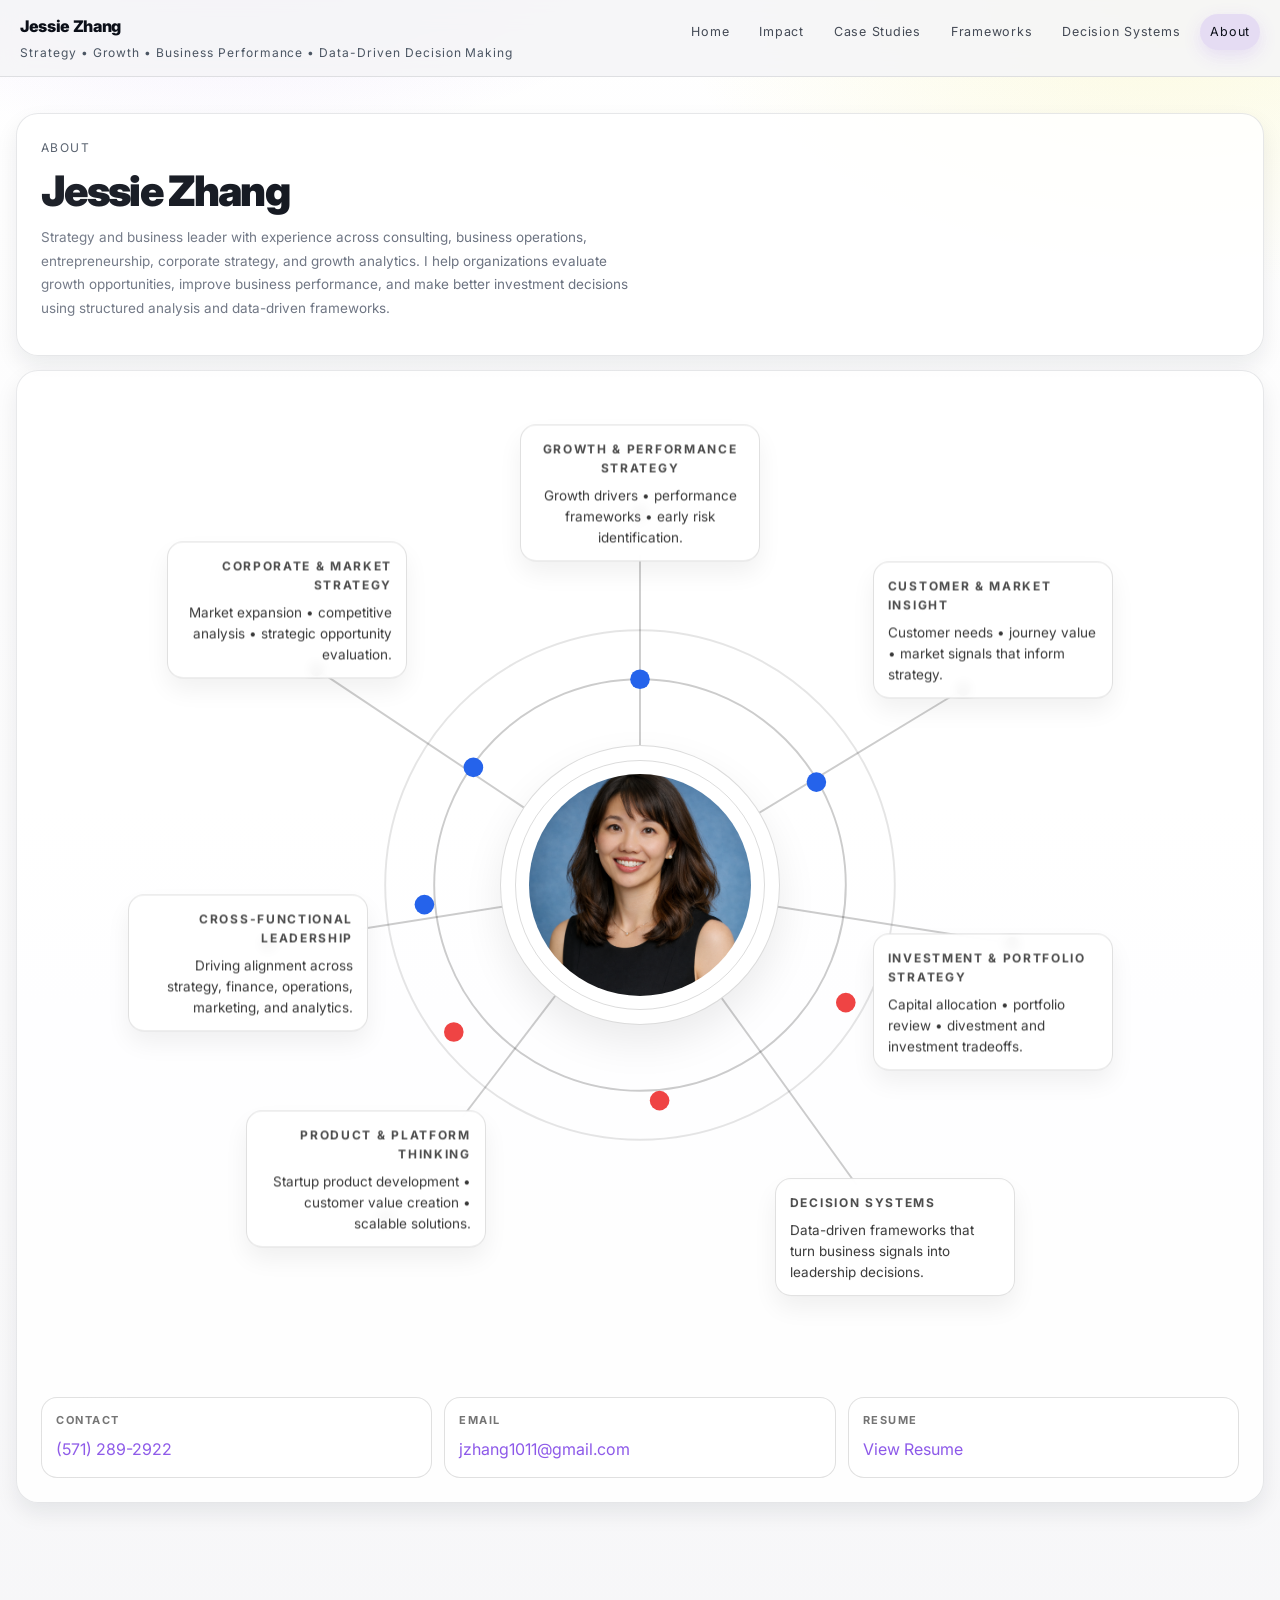
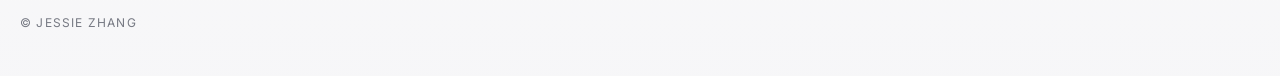
==== commit dbd34c0f: "Update about.html" ====
--- a/about.html
+++ b/about.html
@@ -5,8 +5,8 @@
   <meta name="viewport" content="width=device-width, initial-scale=1" />
   <title>About | Jessie Zhang</title>
   <link rel="preconnect" href="https://fonts.googleapis.com">
-<link rel="preconnect" href="https://fonts.gstatic.com" crossorigin>
-<link href="https://fonts.googleapis.com/css2?family=Fraunces:opsz,wght@9..144,300..900&family=Inter:wght@300..900&display=swap" rel="stylesheet">
+  <link rel="preconnect" href="https://fonts.gstatic.com" crossorigin>
+  <link href="https://fonts.googleapis.com/css2?family=Fraunces:opsz,wght@9..144,300..900&family=Inter:wght@300..900&display=swap" rel="stylesheet">
   <link rel="stylesheet" href="style.css" />
 </head>
 <body>
@@ -14,14 +14,14 @@
     <nav class="nav">
       <div class="brand">
         <div class="name">Jessie Zhang</div>
-        <div class="tag">Marketing Ops • Marketing Intelligence • Growth Analytics • AI Enablement</div>
+        <div class="tag">Strategy • Growth • Business Performance • Data-Driven Decision Making</div>
       </div>
       <div class="links">
         <a href="index.html">Home</a>
         <a href="impact.html">Impact</a>
         <a href="case-studies.html">Case Studies</a>
-        <a href="playbooks.html">Playbooks</a>
-        <a href="ai.html">AI</a>
+        <a href="playbooks.html">Frameworks</a>
+        <a href="ai.html">Decision Systems</a>
         <a class="active" href="about.html">About</a>
       </div>
     </nav>
@@ -32,11 +32,11 @@
       <div class="kicker">About</div>
       <h1>Jessie Zhang</h1>
       <p class="small">
-        Marketing Intelligence & Ops leader building executive-trust measurement systems — and scaling adoption with governed AI copilots.
+        Strategy and business leader with experience across consulting, business operations, entrepreneurship, corporate strategy, and growth analytics. I help organizations evaluate growth opportunities, improve business performance, and make better investment decisions using structured analysis and data-driven frameworks.
       </p>
     </section>
 
-    <section class="radial card" ="margin-top:14px">
+    <section class="radial card" style="margin-top:14px">
       <div class="radial-wrap">
         <!-- Crisp lines using SVG -->
         <svg class="radial-svg" viewBox="0 0 1000 1000" aria-hidden="true">
@@ -81,48 +81,46 @@
         </div>
 
         <!-- Info blocks -->
-      <div class="radial-item r1">
-  <div class="radial-title">Marketing Performance OS</div>
-  <div class="radial-desc">KPI definitions • governance • MOR/QBR cadence • exec-ready reporting.</div>
-</div>
+        <div class="radial-item r1">
+          <div class="radial-title">Corporate & Market Strategy</div>
+          <div class="radial-desc">Market expansion • competitive analysis • strategic opportunity evaluation.</div>
+        </div>
 
-<div class="radial-item r2">
-  <div class="radial-title">Growth & Funnel Analytics</div>
-  <div class="radial-desc">Lifecycle definitions • conversion diagnostics • pipeline coverage goals.</div>
-</div>
+        <div class="radial-item r2">
+          <div class="radial-title">Growth & Performance Strategy</div>
+          <div class="radial-desc">Growth drivers • performance frameworks • early risk identification.</div>
+        </div>
 
-<div class="radial-item r3">
-  <div class="radial-title">Journey Optimization</div>
-  <div class="radial-desc">Journey prioritization • KPI mapping • test backlog → action loop.</div>
-</div>
+        <div class="radial-item r3">
+          <div class="radial-title">Customer & Market Insight</div>
+          <div class="radial-desc">Customer needs • journey value • market signals that inform strategy.</div>
+        </div>
 
-<div class="radial-item r4">
-  <div class="radial-title">Finance-grade ROI</div>
-  <div class="radial-desc">Spend → performance → revenue linkage for credible allocation decisions.</div>
-</div>
+        <div class="radial-item r4">
+          <div class="radial-title">Investment & Portfolio Strategy</div>
+          <div class="radial-desc">Capital allocation • portfolio review • divestment and investment tradeoffs.</div>
+        </div>
 
-<div class="radial-item r5">
-  <div class="radial-title">AI Enablement</div>
-  <div class="radial-desc">Governed copilots: citations • no inference • role-based self-serve intelligence.</div>
-</div>
+        <div class="radial-item r5">
+          <div class="radial-title">Decision Systems</div>
+          <div class="radial-desc">Data-driven frameworks that turn business signals into leadership decisions.</div>
+        </div>
 
-<div class="radial-item r6">
-  <div class="radial-title">MMM Adoption</div>
-  <div class="radial-desc">Role/scenario workflows • enablement • always-on decision support for marketers.</div>
-</div>
+        <div class="radial-item r6">
+          <div class="radial-title">Product & Platform Thinking</div>
+          <div class="radial-desc">Startup product development • customer value creation • scalable solutions.</div>
+        </div>
 
-<div class="radial-item r7">
-  <div class="radial-title">Influence & Adoption</div>
-  <div class="radial-desc">Training • ambassador model • office hours • comms that sustain usage.</div>
-</div>
-
-
+        <div class="radial-item r7">
+          <div class="radial-title">Cross-Functional Leadership</div>
+          <div class="radial-desc">Driving alignment across strategy, finance, operations, marketing, and analytics.</div>
+        </div>
       </div>
 
       <div class="contact-strip">
         <div class="contact-card">
           <div class="contact-label">Contact</div>
-          <a href="https://www.linkedin.com/" target="_blank" rel="noopener">(571)2892922</a>
+          <a href="tel:+15712892922">(571) 289-2922</a>
         </div>
         <div class="contact-card">
           <div class="contact-label">Email</div>
@@ -130,7 +128,7 @@
         </div>
         <div class="contact-card">
           <div class="contact-label">Resume</div>
-          <a href="assets/resume.pdf" target="_blank" rel="noopener"></a>
+          <a href="assets/resume.pdf" target="_blank" rel="noopener">View Resume</a>
         </div>
       </div>
     </section>
